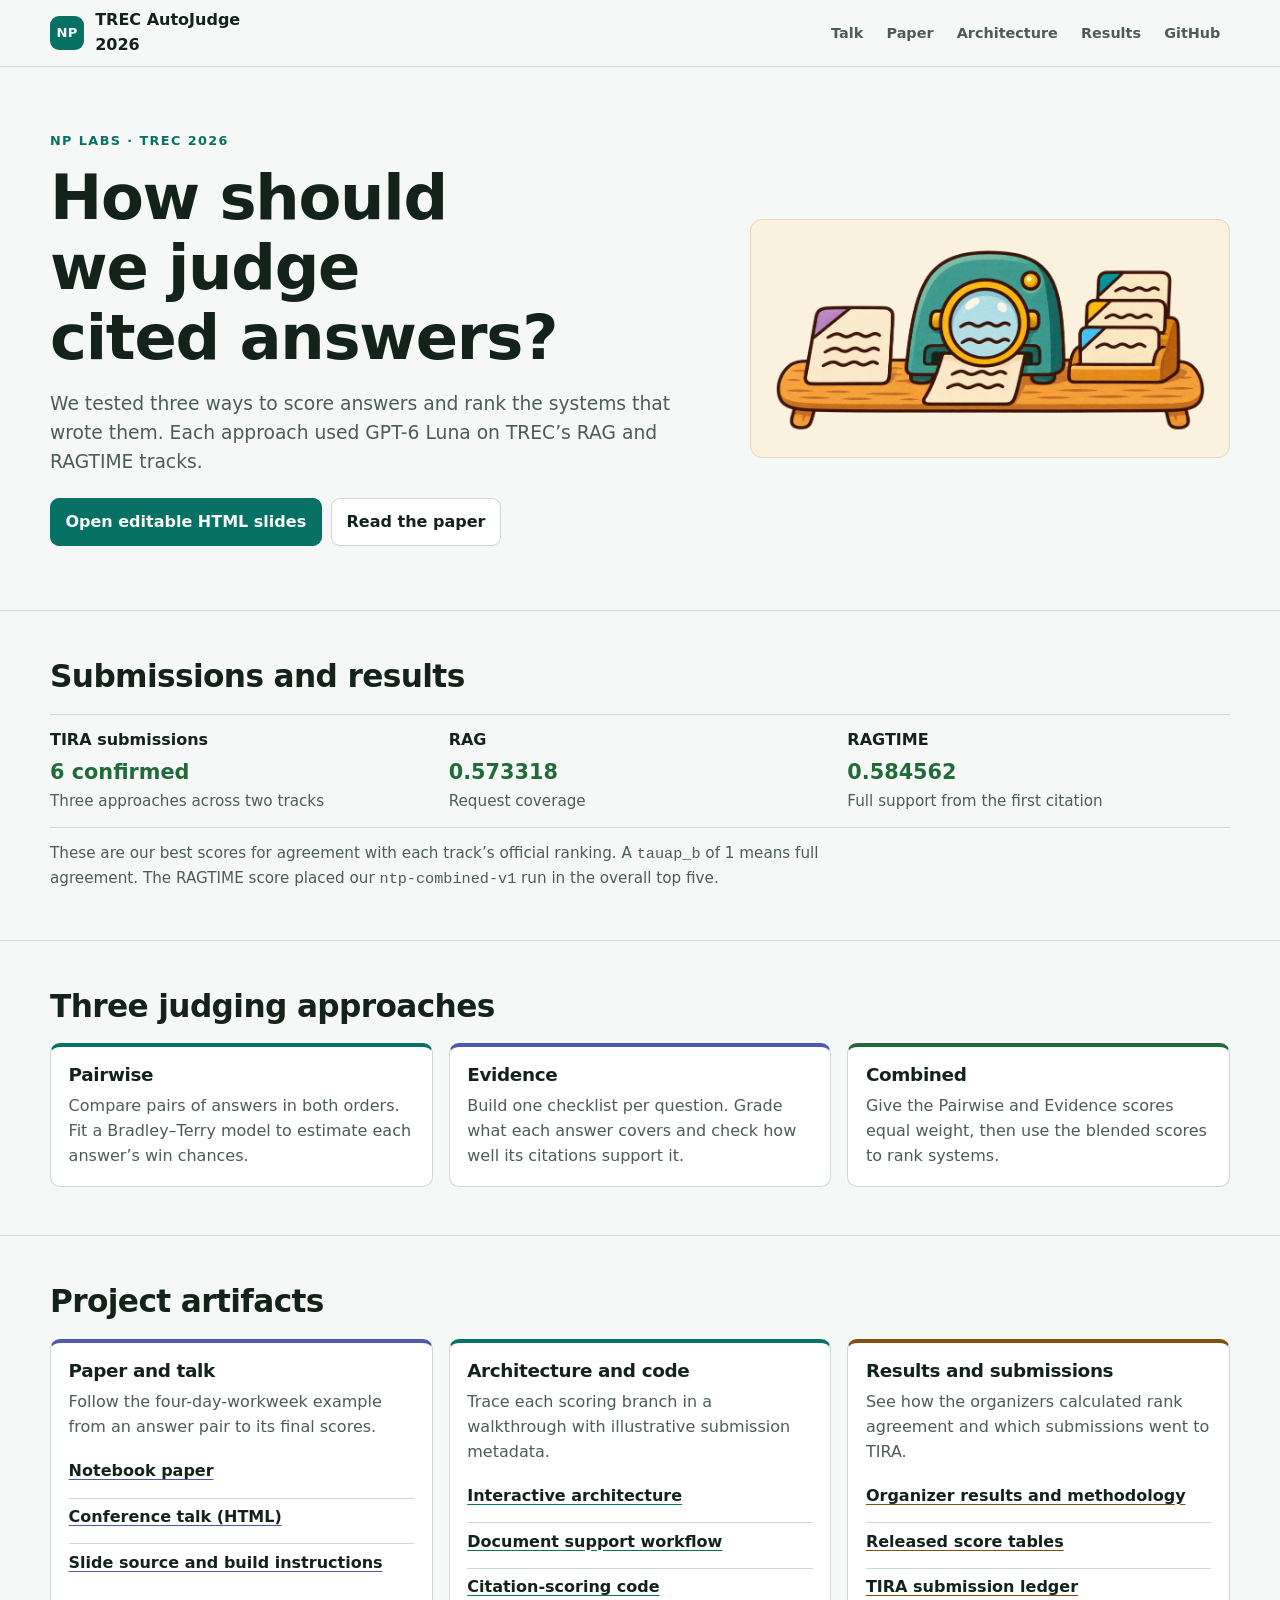
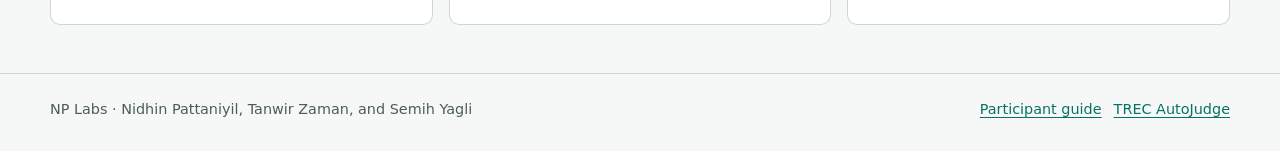
==== index.html @ 439b664a "Add AutoJudge project landing page" ====
<!doctype html>
<html lang="en">
<head>
  <meta charset="utf-8">
  <meta name="viewport" content="width=device-width, initial-scale=1">
  <meta name="description" content="NP Labs at TREC AutoJudge 2026. Open the editable HTML talk, read the notebook paper, and explore the judging methods and organizer results.">
  <title>TREC AutoJudge 2026 · NP Labs</title>
  <link rel="stylesheet" href="docs/assets/project-site.css">
</head>
<body id="top">
  <a class="skip-link" href="#main">Skip to content</a>
  <header class="topbar">
    <div class="shell topbar-inner">
      <a class="brand" href="#top">
        <span class="brand-mark" aria-hidden="true">NP</span>
        <span>TREC AutoJudge 2026</span>
      </a>
      <nav aria-label="Project navigation">
        <a href="docs/paper/slides/talk.html">Talk</a>
        <a href="docs/paper/autojudge2026.pdf">Paper</a>
        <a href="docs/submission-architecture.html">Architecture</a>
        <a href="#results">Results</a>
        <a href="https://github.com/npatta01/trec-auto-judge-2026">GitHub</a>
      </nav>
    </div>
  </header>

  <main id="main" tabindex="-1">
    <section class="hero" aria-labelledby="hero-title">
      <div class="shell hero-layout">
        <div>
          <p class="eyebrow">NP Labs · TREC 2026</p>
          <h1 id="hero-title">How should we judge cited answers?</h1>
          <p class="lede">We tested three ways to score answers and rank the systems that wrote them. Each approach used GPT-6 Luna on TREC’s RAG and RAGTIME tracks.</p>
          <div class="actions">
            <a class="button primary" href="docs/paper/slides/talk.html">Open editable HTML slides</a>
            <a class="button" href="docs/paper/autojudge2026.pdf">Read the paper</a>
          </div>
        </div>
        <img class="hero-art" src="docs/paper/slides/art/autojudge-cover.webp"
             width="1881" height="836" alt="An illustrated judging station examines an answer sheet beside a stack of ranked results.">
      </div>
    </section>

    <section class="section" id="results" aria-labelledby="results-title">
      <div class="shell">
        <h2 id="results-title">Submissions and results</h2>
        <dl class="facts">
          <div>
            <dt>TIRA submissions</dt>
            <dd><strong>6 confirmed</strong><span>Three approaches across two tracks</span></dd>
          </div>
          <div>
            <dt>RAG</dt>
            <dd><strong>0.573318</strong><span>Request coverage</span></dd>
          </div>
          <div>
            <dt>RAGTIME</dt>
            <dd><strong>0.584562</strong><span>Full support from the first citation</span></dd>
          </div>
        </dl>
        <p class="score-note">These are our best scores for agreement with each track’s official ranking. A <code>tauap_b</code> of 1 means full agreement. The RAGTIME score placed our <code>ntp-combined-v1</code> run in the overall top five.</p>
      </div>
    </section>

    <section class="section" aria-labelledby="methods-title">
      <div class="shell">
        <h2 id="methods-title">Three judging approaches</h2>
        <div class="card-grid">
          <article class="card">
            <h3>Pairwise</h3>
            <p>Compare pairs of answers in both orders. Fit a Bradley–Terry model to estimate each answer’s win chances.</p>
          </article>
          <article class="card indigo">
            <h3>Evidence</h3>
            <p>Build one checklist per question. Grade what each answer covers and check how well its citations support it.</p>
          </article>
          <article class="card green">
            <h3>Combined</h3>
            <p>Give the Pairwise and Evidence scores equal weight, then use the blended scores to rank systems.</p>
          </article>
        </div>
      </div>
    </section>

    <section class="section" id="artifacts" aria-labelledby="artifacts-title">
      <div class="shell">
        <h2 id="artifacts-title">Project artifacts</h2>
        <div class="card-grid">
          <article class="card indigo">
            <h3>Paper and talk</h3>
            <p>Follow the four-day-workweek example from an answer pair to its final scores.</p>
            <ul>
              <li><a href="docs/paper/autojudge2026.pdf">Notebook paper</a></li>
              <li><a href="docs/paper/slides/talk.html">Conference talk (HTML)</a></li>
              <li><a href="https://github.com/npatta01/trec-auto-judge-2026/tree/main/docs/paper/slides">Slide source and build instructions</a></li>
            </ul>
          </article>
          <article class="card">
            <h3>Architecture and code</h3>
            <p>Trace each scoring branch in a walkthrough with illustrative submission metadata.</p>
            <ul>
              <li><a href="docs/submission-architecture.html">Interactive architecture</a></li>
              <li><a href="https://github.com/npatta01/trec-auto-judge-2026/blob/main/docs/document-pipeline.md">Document support workflow</a></li>
              <li><a href="https://github.com/npatta01/trec-auto-judge-2026/tree/main/judges/generic">Citation-scoring code</a></li>
            </ul>
          </article>
          <article class="card amber">
            <h3>Results and submissions</h3>
            <p>See how the organizers calculated rank agreement and which submissions went to TIRA.</p>
            <ul>
              <li><a href="https://github.com/npatta01/trec-auto-judge-2026/blob/main/docs/organizer-results-2026-11-13.md">Organizer results and methodology</a></li>
              <li><a href="https://github.com/npatta01/trec-auto-judge-2026/tree/main/docs/organizer-results/2026-11-13">Released score tables</a></li>
              <li><a href="https://github.com/npatta01/trec-auto-judge-2026/blob/main/docs/submission-ledger.md">TIRA submission ledger</a></li>
            </ul>
          </article>
        </div>
      </div>
    </section>
  </main>

  <footer class="shell">
    <p>NP Labs · Nidhin Pattaniyil, Tanwir Zaman, and Semih Yagli</p>
    <nav aria-label="Project references">
      <a href="https://github.com/trec-auto-judge/.github/blob/main/profile/howto/README.md">Participant guide</a>
      <a href="https://trec-auto-judge.cs.unh.edu/">TREC AutoJudge</a>
    </nav>
  </footer>
</body>
</html>
---- docs/assets/project-site.css ----
:root {
  color-scheme: light dark;
  --bg: #f6f8f7;
  --panel: #fff;
  --ink: #13231c;
  --muted: #4b5d54;
  --line: #cdd8d1;
  --teal: #087166;
  --indigo: #5059ad;
  --green: #216b3a;
  --amber: #80510f;
  --art-bg: #fbf1df;
  --art-line: #e3d6bc;
  font-family: Inter, ui-sans-serif, system-ui, -apple-system, BlinkMacSystemFont, "Segoe UI", sans-serif;
}

@media (prefers-color-scheme: dark) {
  :root {
    --bg: #0d1411;
    --panel: #17211c;
    --ink: #f0f6f2;
    --muted: #bac7bf;
    --line: #2f3b35;
    --teal: #69d8ca;
    --indigo: #aab4ff;
    --green: #82dda0;
    --amber: #f0c46f;
    --art-bg: #efe1c5;
    --art-line: #49443c;
  }
}

* { box-sizing: border-box; }

html { scroll-padding-top: 76px; }

body {
  margin: 0;
  background: var(--bg);
  color: var(--ink);
  line-height: 1.55;
  overflow-wrap: anywhere;
}

a { color: var(--teal); text-underline-offset: .2em; }
a:focus-visible {
  border-radius: 4px;
  outline: 3px solid var(--amber);
  outline-offset: 4px;
}

.skip-link {
  position: absolute;
  z-index: 2;
  inset: .75rem auto auto .75rem;
  padding: .5rem .75rem;
  background: var(--panel);
  transform: translateY(calc(-100% - 1rem));
}
.skip-link:focus { transform: none; }

.shell {
  width: min(1180px, calc(100% - 2rem));
  margin-inline: auto;
}

.topbar {
  position: sticky;
  top: 0;
  z-index: 1;
  border-bottom: 1px solid var(--line);
  background: var(--bg);
}

.topbar-inner {
  display: flex;
  align-items: center;
  justify-content: space-between;
  gap: .75rem 1.25rem;
  min-height: 62px;
  padding-block: .5rem;
}

.brand {
  display: flex;
  align-items: center;
  gap: .7rem;
  color: var(--ink);
  font-weight: 780;
  text-decoration: none;
}

.brand-mark {
  display: grid;
  place-items: center;
  flex: 0 0 34px;
  height: 34px;
  border-radius: 9px;
  background: var(--teal);
  color: var(--bg);
  font-size: .82rem;
  letter-spacing: .02em;
}

.topbar nav, footer nav {
  display: flex;
  flex-wrap: wrap;
  gap: .25rem;
}

.topbar nav a {
  padding: .4rem .6rem;
  border-radius: 8px;
  color: var(--muted);
  font-size: .9rem;
  font-weight: 650;
  text-decoration: none;
}
.topbar nav a:hover {
  background: var(--panel);
  color: var(--ink);
}

.hero, .section {
  border-bottom: 1px solid var(--line);
  padding-block: clamp(2rem, 4vw, 3rem);
}
.hero { padding-block: clamp(2.5rem, 5vw, 4rem); }

.hero-layout {
  display: grid;
  grid-template-columns: minmax(0, 1.15fr) minmax(0, .85fr);
  align-items: center;
  gap: clamp(1.5rem, 4vw, 3.5rem);
}

.eyebrow {
  margin: 0 0 .8rem;
  color: var(--teal);
  font-size: .8rem;
  font-weight: 800;
  letter-spacing: .11em;
  text-transform: uppercase;
}

h1, h2, h3 {
  margin: 0;
  letter-spacing: -.02em;
  line-height: 1.12;
}
h1 {
  max-width: 18ch;
  font-size: clamp(2.25rem, 5vw, 3.9rem);
  font-weight: 820;
  text-wrap: balance;
}
h2 {
  font-size: clamp(1.45rem, 2.5vw, 1.95rem);
  font-weight: 800;
}
h3 { font-size: 1.15rem; }

.lede {
  max-width: 56ch;
  margin: 1rem 0 0;
  color: var(--muted);
  font-size: clamp(1rem, 1.5vw, 1.17rem);
}

.actions {
  display: flex;
  flex-wrap: wrap;
  gap: .6rem;
  margin-top: 1.4rem;
}

.button {
  display: inline-block;
  max-width: 100%;
  padding: .65rem .9rem;
  border: 1px solid var(--line);
  border-radius: 9px;
  background: var(--panel);
  color: var(--ink);
  font-weight: 700;
  text-decoration: none;
}
.button.primary {
  border-color: var(--teal);
  background: var(--teal);
  color: var(--bg);
}
.button:hover { text-decoration: underline; }

.hero-art {
  display: block;
  width: 100%;
  height: auto;
  padding: clamp(.65rem, 2vw, 1.4rem);
  border: 1px solid var(--art-line);
  border-radius: 12px;
  background: var(--art-bg);
}

.facts, .card-grid {
  display: grid;
  grid-template-columns: repeat(3, minmax(0, 1fr));
  gap: 1rem;
}

.facts {
  margin: 1.25rem 0 0;
  padding-block: .85rem;
  border-block: 1px solid var(--line);
}
.facts dt { font-weight: 700; }
.facts dd { margin: .2rem 0 0; }
.facts strong {
  display: block;
  color: var(--green);
  font-size: 1.3rem;
  font-variant-numeric: tabular-nums;
}
.facts span, .score-note, .card p, footer { color: var(--muted); }
.facts span, .score-note { font-size: .95rem; }
.score-note {
  max-width: 86ch;
  margin: .9rem 0 0;
}

.card-grid { margin-top: 1.25rem; }

.card {
  --accent: var(--teal);
  min-width: 0;
  padding: 1.1rem;
  border: 1px solid var(--line);
  border-top: 4px solid var(--accent);
  border-radius: 10px;
  background: var(--panel);
}
.card.indigo { --accent: var(--indigo); }
.card.green { --accent: var(--green); }
.card.amber { --accent: var(--amber); }
.card p { margin: .55rem 0 0; }
.card ul {
  padding: 0;
  margin: .8rem 0 0;
  list-style: none;
}
.card li + li {
  border-top: 1px solid var(--line);
  margin-top: .45rem;
}
.card li a {
  display: block;
  padding: .4rem 0;
  color: var(--ink);
  font-weight: 700;
  text-decoration-color: var(--accent);
}
.card li a:hover { color: var(--accent); }

footer {
  display: flex;
  flex-wrap: wrap;
  justify-content: space-between;
  gap: .75rem 1.25rem;
  padding-block: 1.5rem 2rem;
  font-size: .9rem;
}
footer p { margin: 0; }
footer nav { gap: .75rem; }

@media (max-width: 860px) {
  .hero-layout { grid-template-columns: minmax(0, 1fr); }
  .hero-art { max-width: 34rem; }
}

@media (max-width: 640px) {
  html { scroll-padding-top: .75rem; }
  .topbar { position: static; }
  .topbar-inner {
    flex-direction: column;
    align-items: flex-start;
  }
  .topbar nav { margin-left: -.4rem; }
  .topbar nav a { padding-inline: .4rem; }
  .facts, .card-grid { grid-template-columns: minmax(0, 1fr); }
  .facts > div + div {
    padding-top: .75rem;
    border-top: 1px solid var(--line);
  }
}
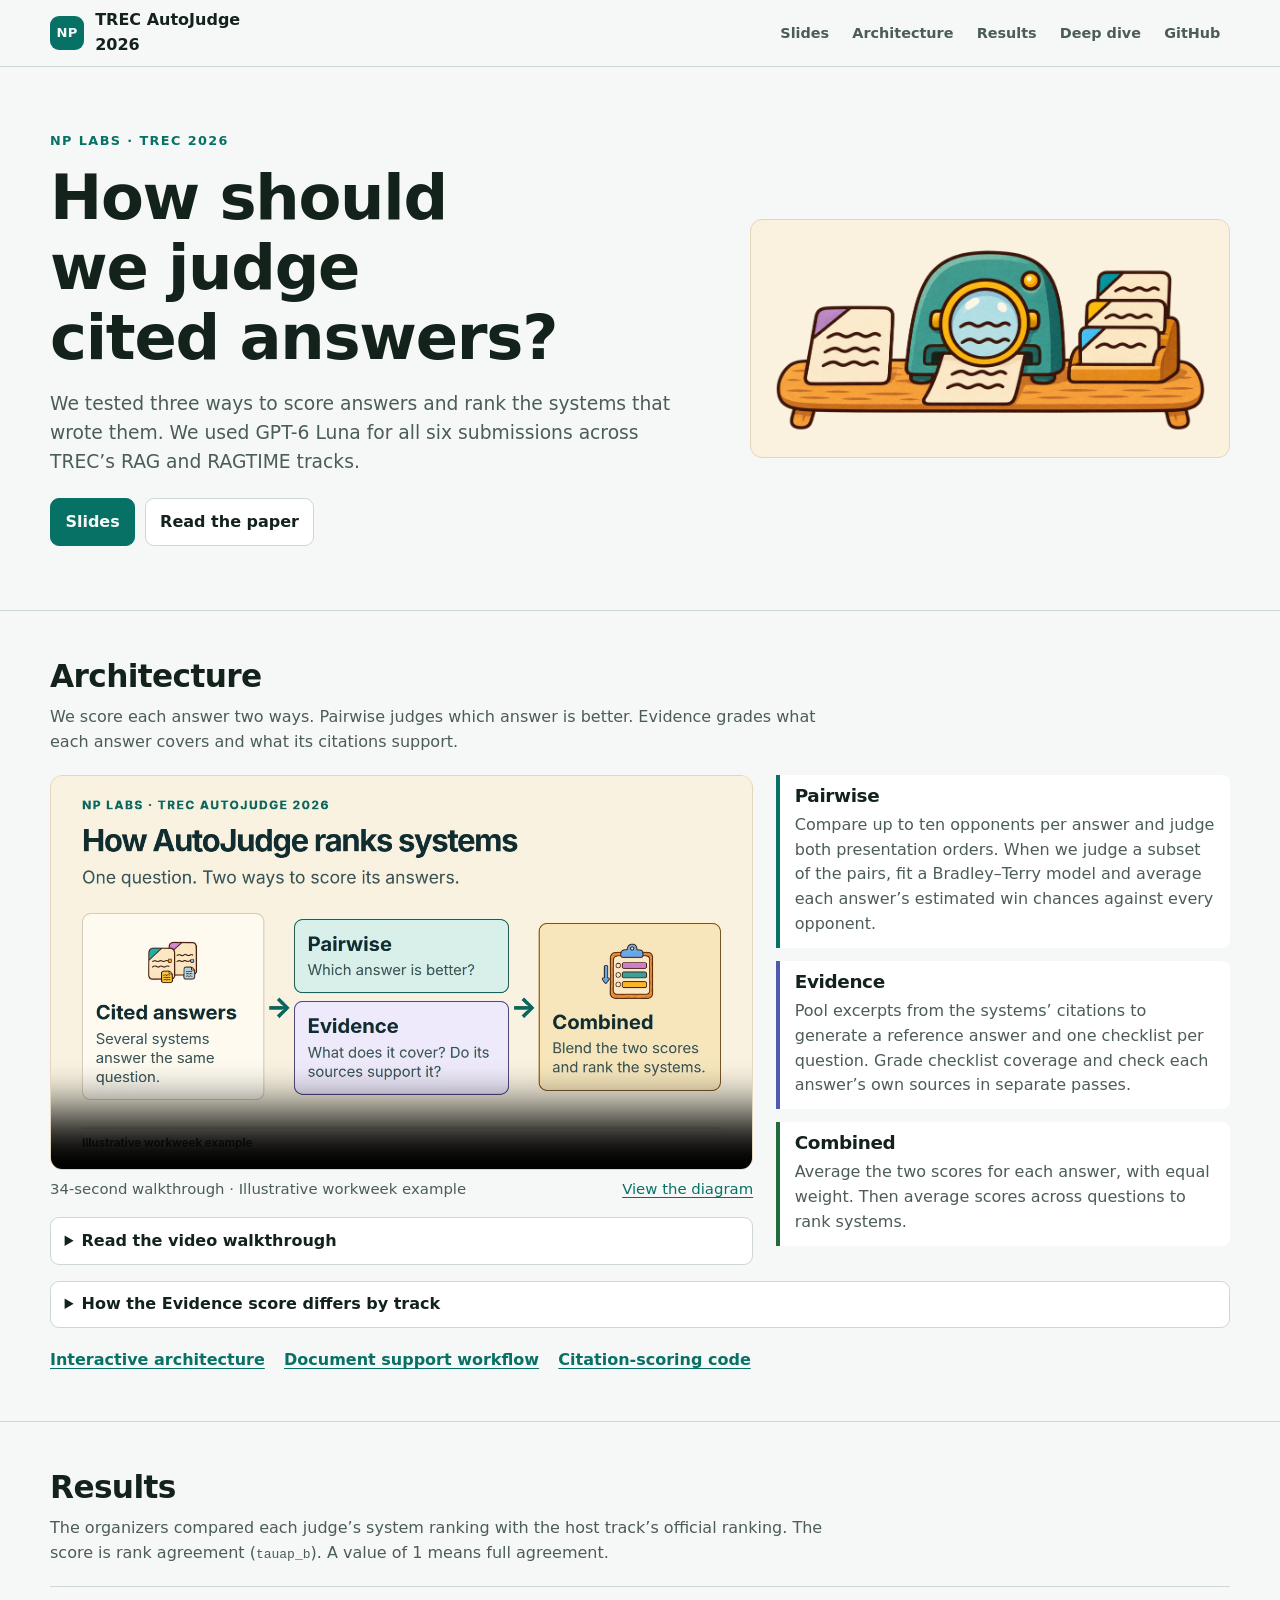
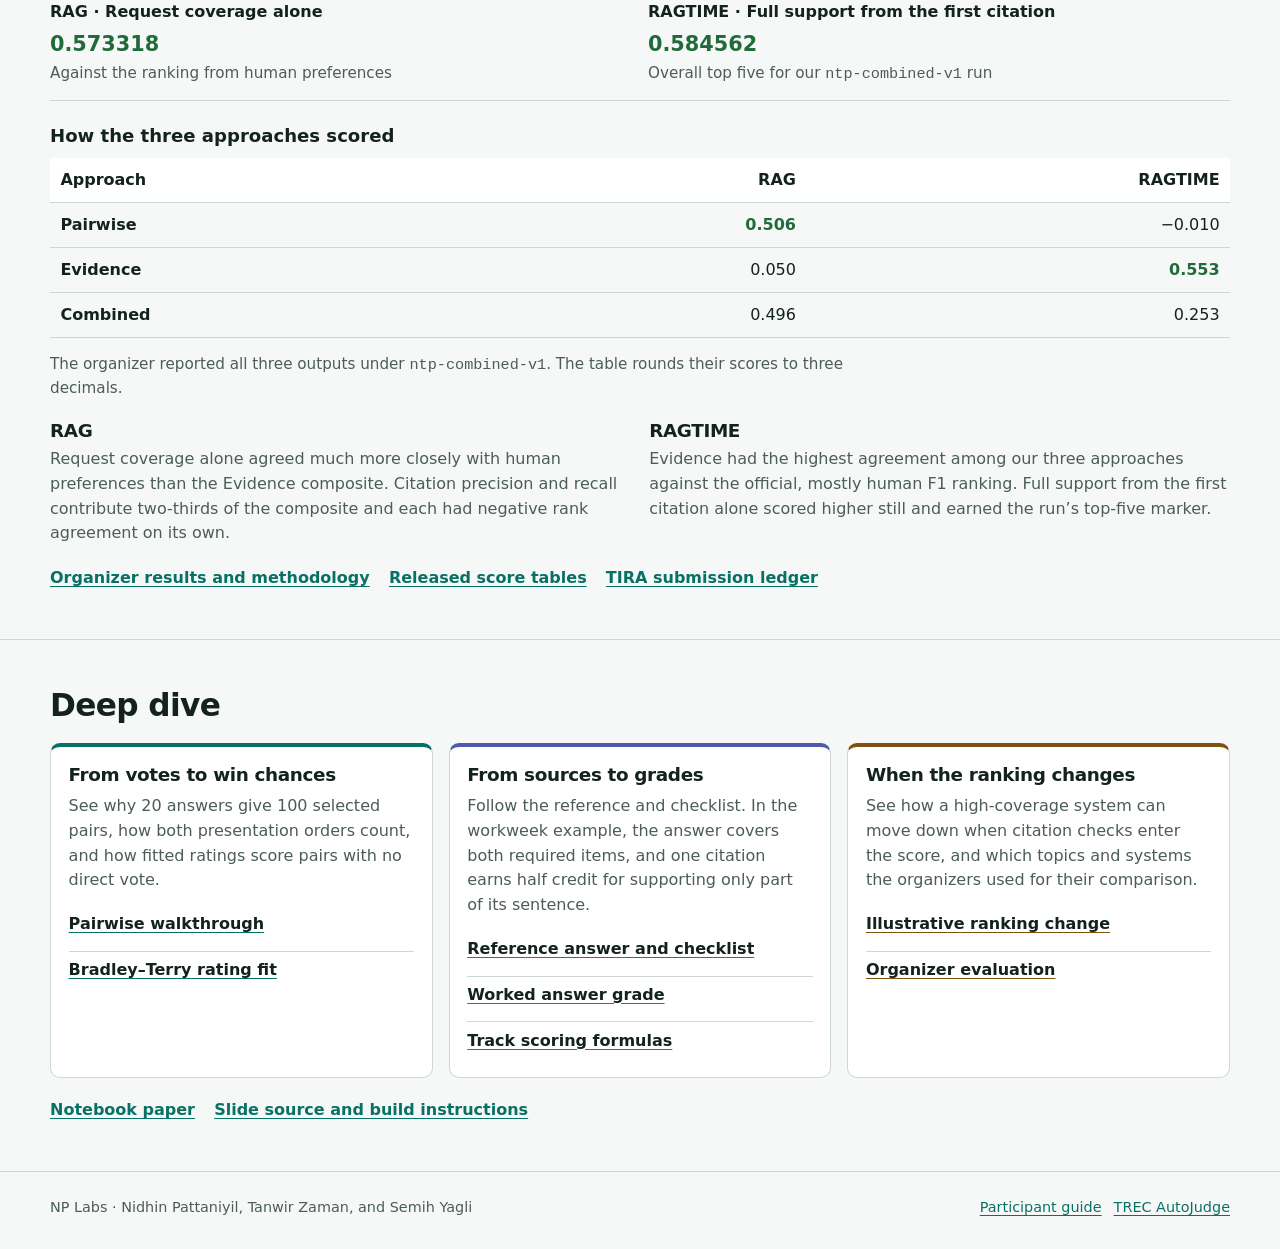
==== commit db78ceb0: "Explain AutoJudge methods and results on the project site" ====
--- a/index.html
+++ b/index.html
@@ -3,7 +3,7 @@
 <head>
   <meta charset="utf-8">
   <meta name="viewport" content="width=device-width, initial-scale=1">
-  <meta name="description" content="NP Labs at TREC AutoJudge 2026. Open the editable HTML talk, read the notebook paper, and explore the judging methods and organizer results.">
+  <meta name="description" content="NP Labs at TREC AutoJudge 2026. Watch the judging walkthrough, explore the architecture, and see how the methods scored on RAG and RAGTIME.">
   <title>TREC AutoJudge 2026 · NP Labs</title>
   <link rel="stylesheet" href="docs/assets/project-site.css">
 </head>
@@ -16,10 +16,10 @@
         <span>TREC AutoJudge 2026</span>
       </a>
       <nav aria-label="Project navigation">
-        <a href="docs/paper/slides/talk.html">Talk</a>
-        <a href="docs/paper/autojudge2026.pdf">Paper</a>
-        <a href="docs/submission-architecture.html">Architecture</a>
+        <a href="docs/paper/slides/talk.html">Slides</a>
+        <a href="#architecture">Architecture</a>
         <a href="#results">Results</a>
+        <a href="#deep-dive">Deep dive</a>
         <a href="https://github.com/npatta01/trec-auto-judge-2026">GitHub</a>
       </nav>
     </div>
@@ -31,9 +31,9 @@
         <div>
           <p class="eyebrow">NP Labs · TREC 2026</p>
           <h1 id="hero-title">How should we judge cited answers?</h1>
-          <p class="lede">We tested three ways to score answers and rank the systems that wrote them. Each approach used GPT-6 Luna on TREC’s RAG and RAGTIME tracks.</p>
+          <p class="lede">We tested three ways to score answers and rank the systems that wrote them. We used GPT-6 Luna for all six submissions across TREC’s RAG and RAGTIME tracks.</p>
           <div class="actions">
-            <a class="button primary" href="docs/paper/slides/talk.html">Open editable HTML slides</a>
+            <a class="button primary" href="docs/paper/slides/talk.html">Slides</a>
             <a class="button" href="docs/paper/autojudge2026.pdf">Read the paper</a>
           </div>
         </div>
@@ -42,79 +42,140 @@
       </div>
     </section>
 
-    <section class="section" id="results" aria-labelledby="results-title">
+    <section class="section" id="architecture" aria-labelledby="architecture-title">
       <div class="shell">
-        <h2 id="results-title">Submissions and results</h2>
-        <dl class="facts">
-          <div>
-            <dt>TIRA submissions</dt>
-            <dd><strong>6 confirmed</strong><span>Three approaches across two tracks</span></dd>
+        <h2 id="architecture-title">Architecture</h2>
+        <p class="section-intro">We score each answer two ways. Pairwise judges which answer is better. Evidence grades what each answer covers and what its citations support.</p>
+        <div class="architecture-layout">
+          <figure class="approach-video">
+            <video controls playsinline preload="none" width="1280" height="720"
+                   poster="docs/assets/autojudge-approach-poster.jpg"
+                   aria-label="How AutoJudge ranks systems" aria-describedby="video-caption">
+              <source src="docs/assets/autojudge-approach.mp4" type="video/mp4">
+            </video>
+            <figcaption id="video-caption">
+              <span>34-second walkthrough · Illustrative workweek example</span>
+              <a href="docs/assets/autojudge-approach-poster.jpg">View the diagram</a>
+            </figcaption>
+            <details class="section-details">
+              <summary>Read the video walkthrough</summary>
+              <ol>
+                <li>Given several cited answers to a question, Pairwise compares answers in both orders. In the example, one win and one tie give Answer A 0.75 credit against B. Bradley–Terry fits ratings from the judged pairs.</li>
+                <li>Evidence checks two required items, hours and wellbeing. Answer A covers both. One citation fully supports the hours, and the other supports reduced stress but leaves the profit claim unverified. Their support credits average to 0.75.</li>
+                <li>Combined averages the Pairwise and Evidence scores for each answer. Averaging across questions gives each system a score. The organizers compare the resulting ranking with the official ranking.</li>
+              </ol>
+            </details>
+          </figure>
+          <div class="method-details">
+            <article class="method-detail">
+              <h3>Pairwise</h3>
+              <p>Compare up to ten opponents per answer and judge both presentation orders. When we judge a subset of the pairs, fit a Bradley–Terry model and average each answer’s estimated win chances against every opponent.</p>
+            </article>
+            <article class="method-detail indigo">
+              <h3>Evidence</h3>
+              <p>Pool excerpts from the systems’ citations to generate a reference answer and one checklist per question. Grade checklist coverage and check each answer’s own sources in separate passes.</p>
+            </article>
+            <article class="method-detail green">
+              <h3>Combined</h3>
+              <p>Average the two scores for each answer, with equal weight. Then average scores across questions to rank systems.</p>
+            </article>
           </div>
-          <div>
-            <dt>RAG</dt>
-            <dd><strong>0.573318</strong><span>Request coverage</span></dd>
-          </div>
-          <div>
-            <dt>RAGTIME</dt>
-            <dd><strong>0.584562</strong><span>Full support from the first citation</span></dd>
-          </div>
-        </dl>
-        <p class="score-note">These are our best scores for agreement with each track’s official ranking. A <code>tauap_b</code> of 1 means full agreement. The RAGTIME score placed our <code>ntp-combined-v1</code> run in the overall top five.</p>
+        </div>
+        <details class="section-details">
+          <summary>How the Evidence score differs by track</summary>
+          <dl class="track-details">
+            <div><dt>RAG</dt><dd>Average request coverage, citation precision, and citation recall.</dd></div>
+            <div><dt>RAGTIME</dt><dd>Average grounded factual coverage and partial-credit support from each segment’s first citation.</dd></div>
+          </dl>
+        </details>
+        <ul class="section-links">
+          <li><a href="docs/submission-architecture.html">Interactive architecture</a></li>
+          <li><a href="https://github.com/npatta01/trec-auto-judge-2026/blob/main/docs/document-pipeline.md">Document support workflow</a></li>
+          <li><a href="https://github.com/npatta01/trec-auto-judge-2026/tree/main/judges/generic">Citation-scoring code</a></li>
+        </ul>
       </div>
     </section>
 
-    <section class="section" aria-labelledby="methods-title">
+    <section class="section" id="results" aria-labelledby="results-title">
       <div class="shell">
-        <h2 id="methods-title">Three judging approaches</h2>
-        <div class="card-grid">
-          <article class="card">
-            <h3>Pairwise</h3>
-            <p>Compare pairs of answers in both orders. Fit a Bradley–Terry model to estimate each answer’s win chances.</p>
-          </article>
-          <article class="card indigo">
-            <h3>Evidence</h3>
-            <p>Build one checklist per question. Grade what each answer covers and check how well its citations support it.</p>
-          </article>
-          <article class="card green">
-            <h3>Combined</h3>
-            <p>Give the Pairwise and Evidence scores equal weight, then use the blended scores to rank systems.</p>
-          </article>
+        <h2 id="results-title">Results</h2>
+        <p class="section-intro">The organizers compared each judge’s system ranking with the host track’s official ranking. The score is rank agreement (<code>tauap_b</code>). A value of 1 means full agreement.</p>
+        <dl class="facts" aria-label="Our best organizer scores">
+          <div>
+            <dt>RAG · Request coverage alone</dt>
+            <dd><strong>0.573318</strong><span>Against the ranking from human preferences</span></dd>
+          </div>
+          <div>
+            <dt>RAGTIME · Full support from the first citation</dt>
+            <dd><strong>0.584562</strong><span>Overall top five for our <code>ntp-combined-v1</code> run</span></dd>
+          </div>
+        </dl>
+        <div class="score-table" tabindex="0" role="region" aria-label="Approach scores by track">
+          <table>
+            <caption>How the three approaches scored</caption>
+            <thead>
+              <tr><th scope="col">Approach</th><th scope="col">RAG</th><th scope="col">RAGTIME</th></tr>
+            </thead>
+            <tbody>
+              <tr><th scope="row">Pairwise</th><td><strong>0.506</strong></td><td>−0.010</td></tr>
+              <tr><th scope="row">Evidence</th><td>0.050</td><td><strong>0.553</strong></td></tr>
+              <tr><th scope="row">Combined</th><td>0.496</td><td>0.253</td></tr>
+            </tbody>
+          </table>
         </div>
+        <p class="score-note">The organizer reported all three outputs under <code>ntp-combined-v1</code>. The table rounds their scores to three decimals.</p>
+        <div class="track-details">
+          <div>
+            <h3>RAG</h3>
+            <p>Request coverage alone agreed much more closely with human preferences than the Evidence composite. Citation precision and recall contribute two-thirds of the composite and each had negative rank agreement on its own.</p>
+          </div>
+          <div>
+            <h3>RAGTIME</h3>
+            <p>Evidence had the highest agreement among our three approaches against the official, mostly human F1 ranking. Full support from the first citation alone scored higher still and earned the run’s top-five marker.</p>
+          </div>
+        </div>
+        <ul class="section-links">
+          <li><a href="https://github.com/npatta01/trec-auto-judge-2026/blob/main/docs/organizer-results-2026-11-13.md">Organizer results and methodology</a></li>
+          <li><a href="https://github.com/npatta01/trec-auto-judge-2026/tree/main/docs/organizer-results/2026-11-13">Released score tables</a></li>
+          <li><a href="https://github.com/npatta01/trec-auto-judge-2026/blob/main/docs/submission-ledger.md">TIRA submission ledger</a></li>
+        </ul>
       </div>
     </section>
 
-    <section class="section" id="artifacts" aria-labelledby="artifacts-title">
+    <section class="section" id="deep-dive" aria-labelledby="deep-dive-title">
       <div class="shell">
-        <h2 id="artifacts-title">Project artifacts</h2>
+        <h2 id="deep-dive-title">Deep dive</h2>
         <div class="card-grid">
-          <article class="card indigo">
-            <h3>Paper and talk</h3>
-            <p>Follow the four-day-workweek example from an answer pair to its final scores.</p>
+          <article class="card">
+            <h3>From votes to win chances</h3>
+            <p>See why 20 answers give 100 selected pairs, how both presentation orders count, and how fitted ratings score pairs with no direct vote.</p>
             <ul>
-              <li><a href="docs/paper/autojudge2026.pdf">Notebook paper</a></li>
-              <li><a href="docs/paper/slides/talk.html">Conference talk (HTML)</a></li>
-              <li><a href="https://github.com/npatta01/trec-auto-judge-2026/tree/main/docs/paper/slides">Slide source and build instructions</a></li>
+              <li><a href="docs/paper/slides/talk.html#/pairwise-overview">Pairwise walkthrough</a></li>
+              <li><a href="docs/paper/slides/talk.html#/bradley-terry">Bradley–Terry rating fit</a></li>
             </ul>
           </article>
-          <article class="card">
-            <h3>Architecture and code</h3>
-            <p>Trace each scoring branch in a walkthrough with illustrative submission metadata.</p>
+          <article class="card indigo">
+            <h3>From sources to grades</h3>
+            <p>Follow the reference and checklist. In the workweek example, the answer covers both required items, and one citation earns half credit for supporting only part of its sentence.</p>
             <ul>
-              <li><a href="docs/submission-architecture.html">Interactive architecture</a></li>
-              <li><a href="https://github.com/npatta01/trec-auto-judge-2026/blob/main/docs/document-pipeline.md">Document support workflow</a></li>
-              <li><a href="https://github.com/npatta01/trec-auto-judge-2026/tree/main/judges/generic">Citation-scoring code</a></li>
+              <li><a href="docs/paper/slides/talk.html#/coverage">Reference answer and checklist</a></li>
+              <li><a href="docs/paper/slides/talk.html#/answer-grade">Worked answer grade</a></li>
+              <li><a href="docs/paper/slides/talk.html#/track-scores">Track scoring formulas</a></li>
             </ul>
           </article>
           <article class="card amber">
-            <h3>Results and submissions</h3>
-            <p>See how the organizers calculated rank agreement and which submissions went to TIRA.</p>
+            <h3>When the ranking changes</h3>
+            <p>See how a high-coverage system can move down when citation checks enter the score, and which topics and systems the organizers used for their comparison.</p>
             <ul>
-              <li><a href="https://github.com/npatta01/trec-auto-judge-2026/blob/main/docs/organizer-results-2026-11-13.md">Organizer results and methodology</a></li>
-              <li><a href="https://github.com/npatta01/trec-auto-judge-2026/tree/main/docs/organizer-results/2026-11-13">Released score tables</a></li>
-              <li><a href="https://github.com/npatta01/trec-auto-judge-2026/blob/main/docs/submission-ledger.md">TIRA submission ledger</a></li>
+              <li><a href="docs/paper/slides/talk.html#/approach-results">Illustrative ranking change</a></li>
+              <li><a href="docs/paper/slides/talk.html#/meta-evaluation">Organizer evaluation</a></li>
             </ul>
           </article>
         </div>
+        <ul class="section-links">
+          <li><a href="docs/paper/autojudge2026.pdf">Notebook paper</a></li>
+          <li><a href="https://github.com/npatta01/trec-auto-judge-2026/tree/main/docs/paper/slides">Slide source and build instructions</a></li>
+        </ul>
       </div>
     </section>
   </main>
--- a/docs/assets/project-site.css
+++ b/docs/assets/project-site.css
@@ -207,6 +207,7 @@
   grid-template-columns: repeat(3, minmax(0, 1fr));
   gap: 1rem;
 }
+.facts { grid-template-columns: repeat(2, minmax(0, 1fr)); }
 
 .facts {
   margin: 1.25rem 0 0;
@@ -228,6 +229,122 @@
   margin: .9rem 0 0;
 }
 
+.section-intro {
+  max-width: 76ch;
+  margin: .7rem 0 0;
+  color: var(--muted);
+}
+
+.architecture-layout {
+  display: grid;
+  grid-template-columns: minmax(0, 1.55fr) minmax(0, 1fr);
+  gap: 1.45rem;
+  align-items: start;
+  margin-top: 1.25rem;
+}
+
+.approach-video { margin: 0; }
+.approach-video video {
+  display: block;
+  width: 100%;
+  height: auto;
+  aspect-ratio: 16 / 9;
+  border: 1px solid var(--art-line);
+  border-radius: 12px;
+  background: var(--art-bg);
+}
+
+.approach-video figcaption {
+  display: flex;
+  flex-wrap: wrap;
+  justify-content: space-between;
+  gap: .25rem .85rem;
+  margin-top: .5rem;
+  color: var(--muted);
+  font-size: .93rem;
+}
+
+.method-details {
+  display: grid;
+  gap: .8rem;
+}
+.method-detail {
+  padding: .7rem .9rem;
+  border-left: 4px solid var(--teal);
+  border-radius: 0 8px 8px 0;
+  background: var(--panel);
+}
+.method-detail.indigo { border-color: var(--indigo); }
+.method-detail.green { border-color: var(--green); }
+.method-detail p { margin: .4rem 0 0; color: var(--muted); }
+
+.section-details {
+  margin-top: 1rem;
+  border: 1px solid var(--line);
+  border-radius: 9px;
+  background: var(--panel);
+}
+.section-details summary {
+  padding: .65rem .85rem;
+  cursor: pointer;
+  font-weight: 700;
+}
+.section-details summary:focus-visible, .score-table:focus-visible {
+  outline: 3px solid var(--amber);
+  outline-offset: 4px;
+}
+.section-details ol {
+  margin: 0 0 .8rem 1.5rem;
+  padding: 0 1rem 0 1rem;
+  color: var(--muted);
+}
+.section-details li + li { margin-top: .55rem; }
+.section-details .track-details { margin: 0; padding: 0 .85rem .85rem; }
+
+.track-details {
+  display: grid;
+  grid-template-columns: repeat(2, minmax(0, 1fr));
+  gap: 1.15rem;
+  margin-top: 1.25rem;
+}
+.track-details dt { font-weight: 700; }
+.track-details dd, .track-details p { margin: .35rem 0 0; color: var(--muted); }
+
+.section-links {
+  display: flex;
+  flex-wrap: wrap;
+  gap: .45rem 1.2rem;
+  margin: 1.25rem 0 0;
+  padding: 0;
+  list-style: none;
+  font-weight: 650;
+}
+
+.score-table {
+  margin-top: 1.35rem;
+  overflow-x: auto;
+}
+.score-table table {
+  width: 100%;
+  min-width: 15rem;
+  border-collapse: collapse;
+  font-variant-numeric: tabular-nums;
+}
+.score-table caption {
+  padding-bottom: .5rem;
+  text-align: left;
+  font-weight: 780;
+  font-size: 1.13rem;
+}
+.score-table th, .score-table td {
+  padding: .6rem .65rem;
+  border-bottom: 1px solid var(--line);
+  text-align: right;
+}
+.score-table th:first-child { text-align: left; }
+.score-table thead { background: var(--panel); }
+.score-table td strong { color: var(--green); }
+
 .card-grid { margin-top: 1.25rem; }
 
 .card {
@@ -240,7 +357,6 @@
   background: var(--panel);
 }
 .card.indigo { --accent: var(--indigo); }
-.card.green { --accent: var(--green); }
 .card.amber { --accent: var(--amber); }
 .card p { margin: .55rem 0 0; }
 .card ul {
@@ -273,7 +389,7 @@
 footer nav { gap: .75rem; }
 
 @media (max-width: 860px) {
-  .hero-layout { grid-template-columns: minmax(0, 1fr); }
+  .hero-layout, .architecture-layout { grid-template-columns: minmax(0, 1fr); }
   .hero-art { max-width: 34rem; }
 }
 
@@ -286,7 +402,7 @@
   }
   .topbar nav { margin-left: -.4rem; }
   .topbar nav a { padding-inline: .4rem; }
-  .facts, .card-grid { grid-template-columns: minmax(0, 1fr); }
+  .facts, .card-grid, .track-details { grid-template-columns: minmax(0, 1fr); }
   .facts > div + div {
     padding-top: .75rem;
     border-top: 1px solid var(--line);
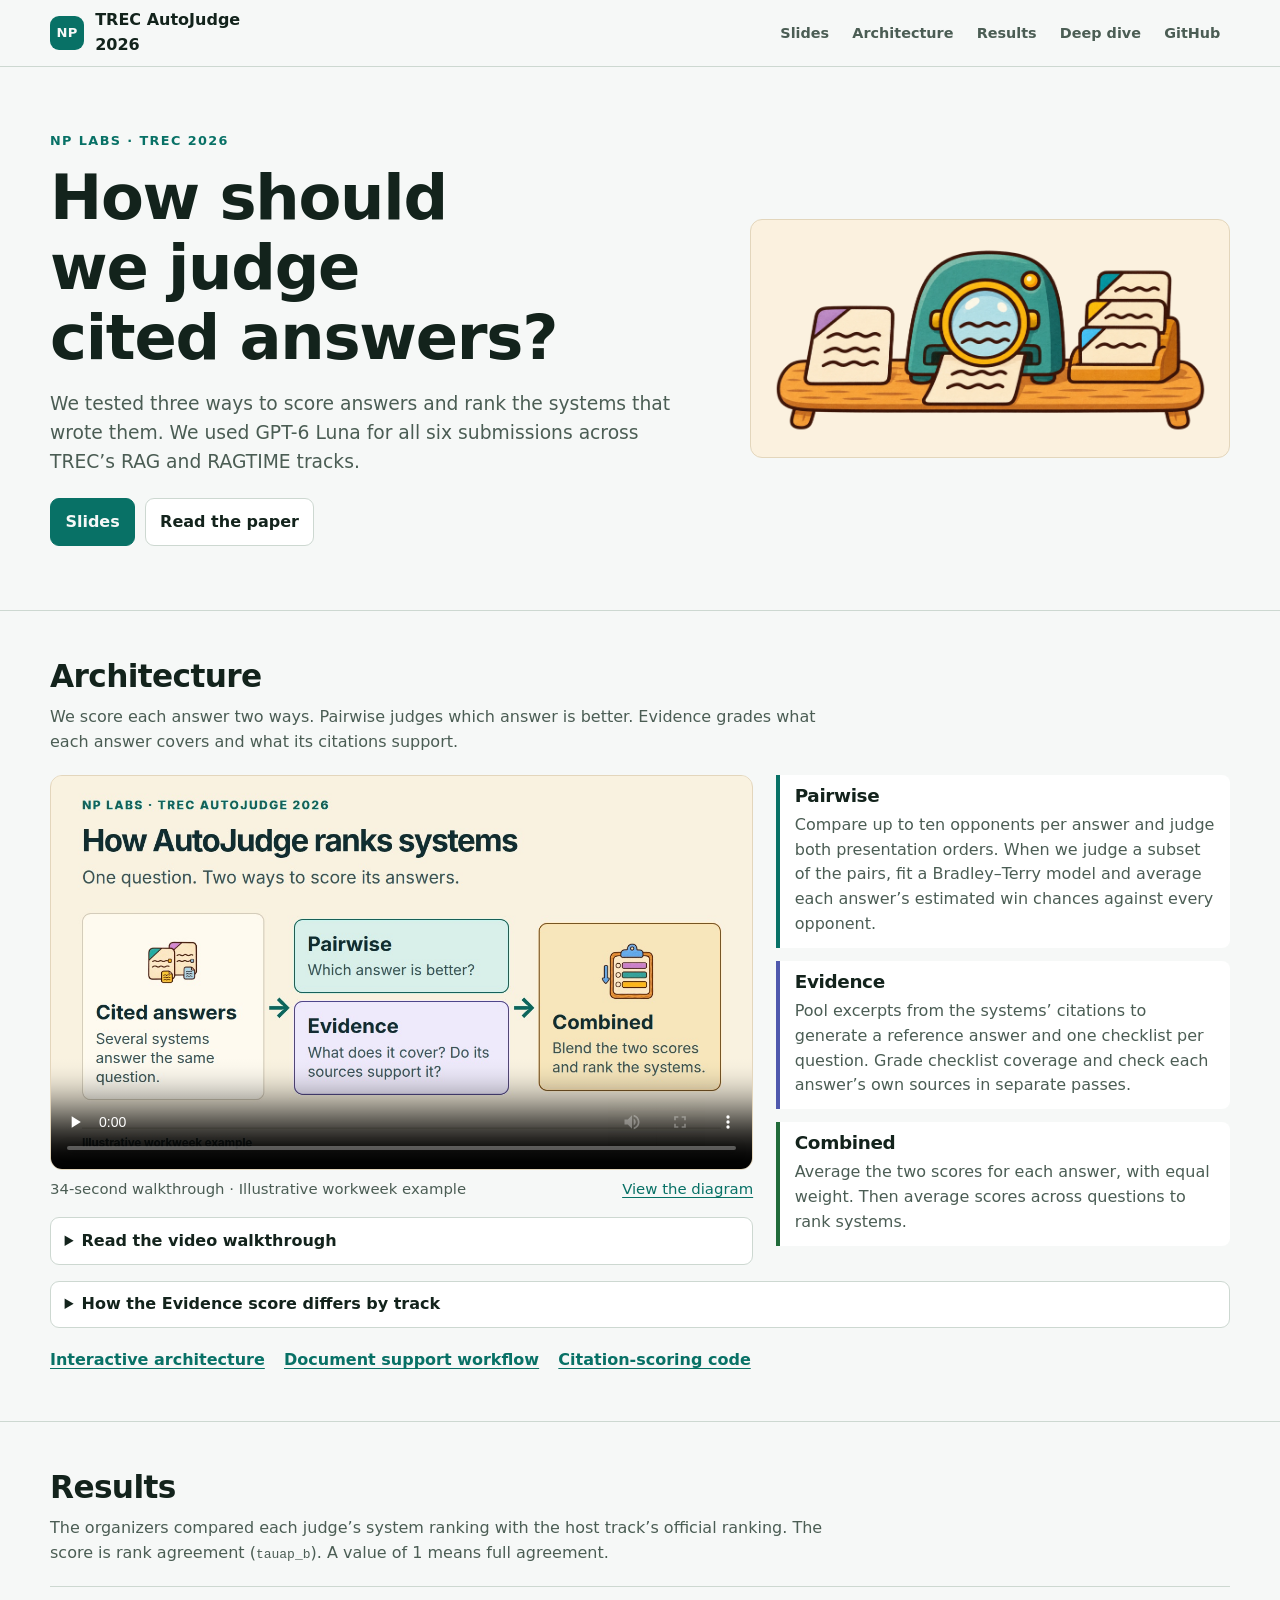
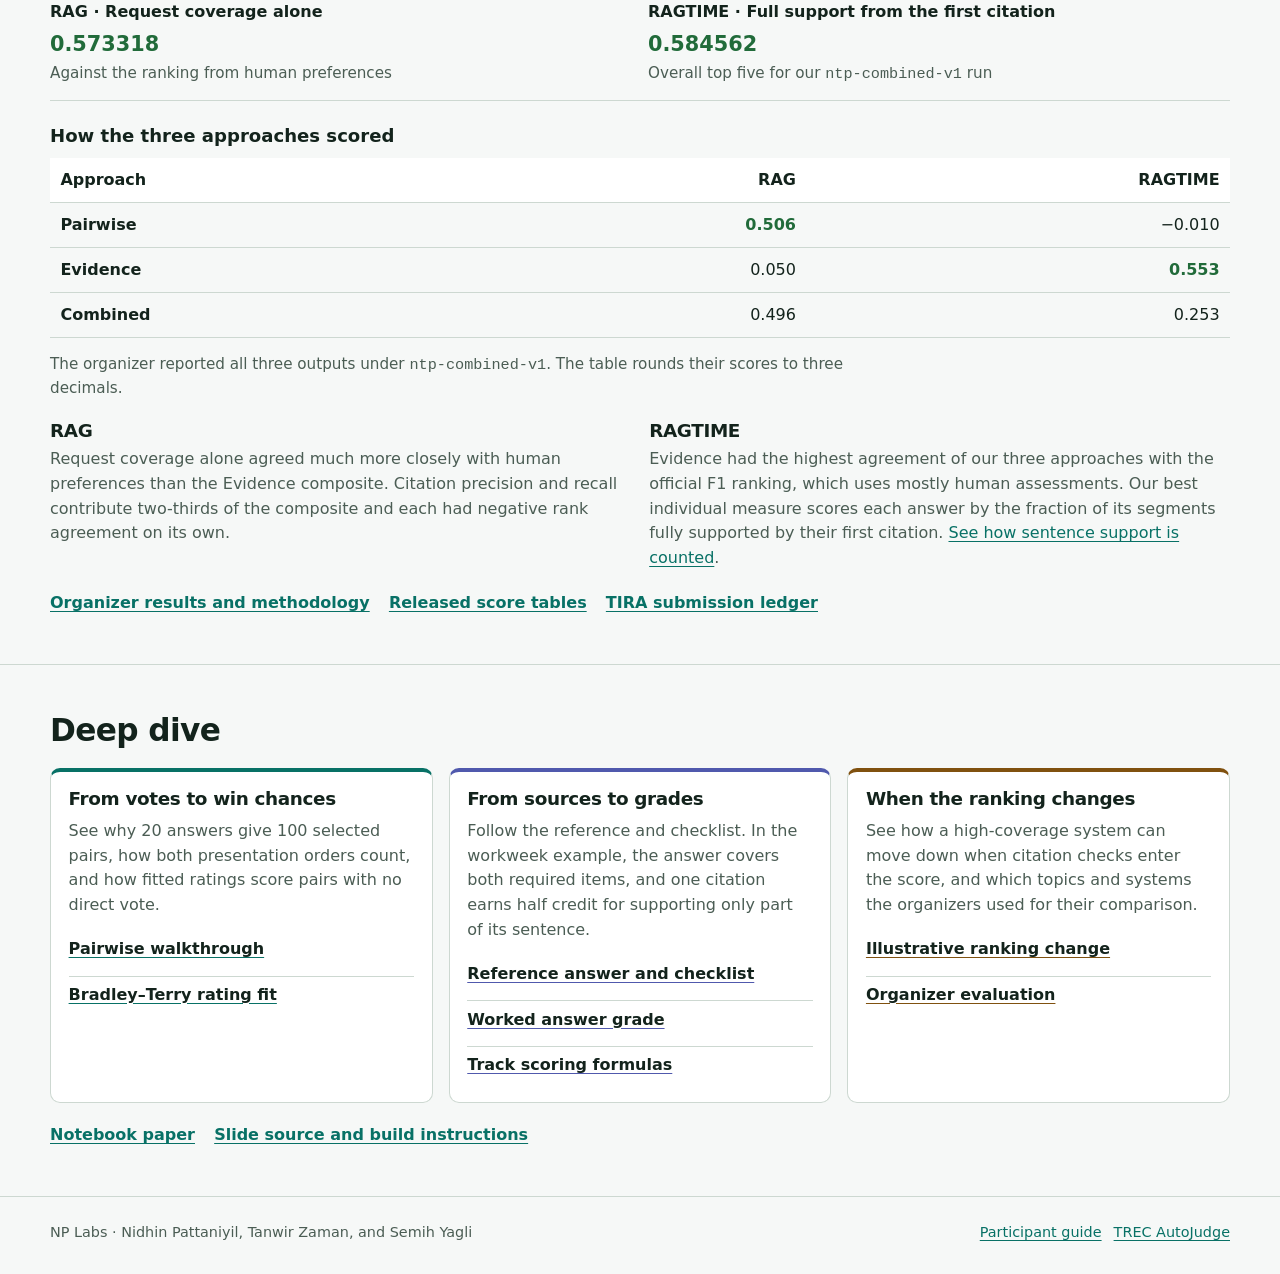
==== commit bfc70a17: "Clarify AutoJudge results and media build instructions" ====
--- a/index.html
+++ b/index.html
@@ -47,16 +47,18 @@
         <h2 id="architecture-title">Architecture</h2>
         <p class="section-intro">We score each answer two ways. Pairwise judges which answer is better. Evidence grades what each answer covers and what its citations support.</p>
         <div class="architecture-layout">
-          <figure class="approach-video">
-            <video controls playsinline preload="none" width="1280" height="720"
-                   poster="docs/assets/autojudge-approach-poster.jpg"
-                   aria-label="How AutoJudge ranks systems" aria-describedby="video-caption">
-              <source src="docs/assets/autojudge-approach.mp4" type="video/mp4">
-            </video>
-            <figcaption id="video-caption">
-              <span>34-second walkthrough · Illustrative workweek example</span>
-              <a href="docs/assets/autojudge-approach-poster.jpg">View the diagram</a>
-            </figcaption>
+          <div class="approach-video">
+            <figure>
+              <video controls playsinline preload="none" width="1280" height="720"
+                     poster="docs/assets/autojudge-approach-poster.jpg"
+                     aria-label="How AutoJudge ranks systems" aria-describedby="video-caption">
+                <source src="docs/assets/autojudge-approach.mp4" type="video/mp4">
+              </video>
+              <figcaption id="video-caption">
+                <span>34-second walkthrough · Illustrative workweek example</span>
+                <a href="docs/assets/autojudge-approach-poster.jpg">View the diagram</a>
+              </figcaption>
+            </figure>
             <details class="section-details">
               <summary>Read the video walkthrough</summary>
               <ol>
@@ -65,7 +67,7 @@
                 <li>Combined averages the Pairwise and Evidence scores for each answer. Averaging across questions gives each system a score. The organizers compare the resulting ranking with the official ranking.</li>
               </ol>
             </details>
-          </figure>
+          </div>
           <div class="method-details">
             <article class="method-detail">
               <h3>Pairwise</h3>
@@ -131,7 +133,7 @@
           </div>
           <div>
             <h3>RAGTIME</h3>
-            <p>Evidence had the highest agreement among our three approaches against the official, mostly human F1 ranking. Full support from the first citation alone scored higher still and earned the run’s top-five marker.</p>
+            <p>Evidence had the highest agreement of our three approaches with the official F1 ranking, which uses mostly human assessments. Our best individual measure scores each answer by the fraction of its segments fully supported by their first citation. <a href="docs/paper/slides/talk.html#/ragtime-measures">See how sentence support is counted</a>.</p>
           </div>
         </div>
         <ul class="section-links">
--- a/docs/assets/project-site.css
+++ b/docs/assets/project-site.css
@@ -243,7 +243,7 @@
   margin-top: 1.25rem;
 }
 
-.approach-video { margin: 0; }
+.approach-video figure { margin: 0; }
 .approach-video video {
   display: block;
   width: 100%;
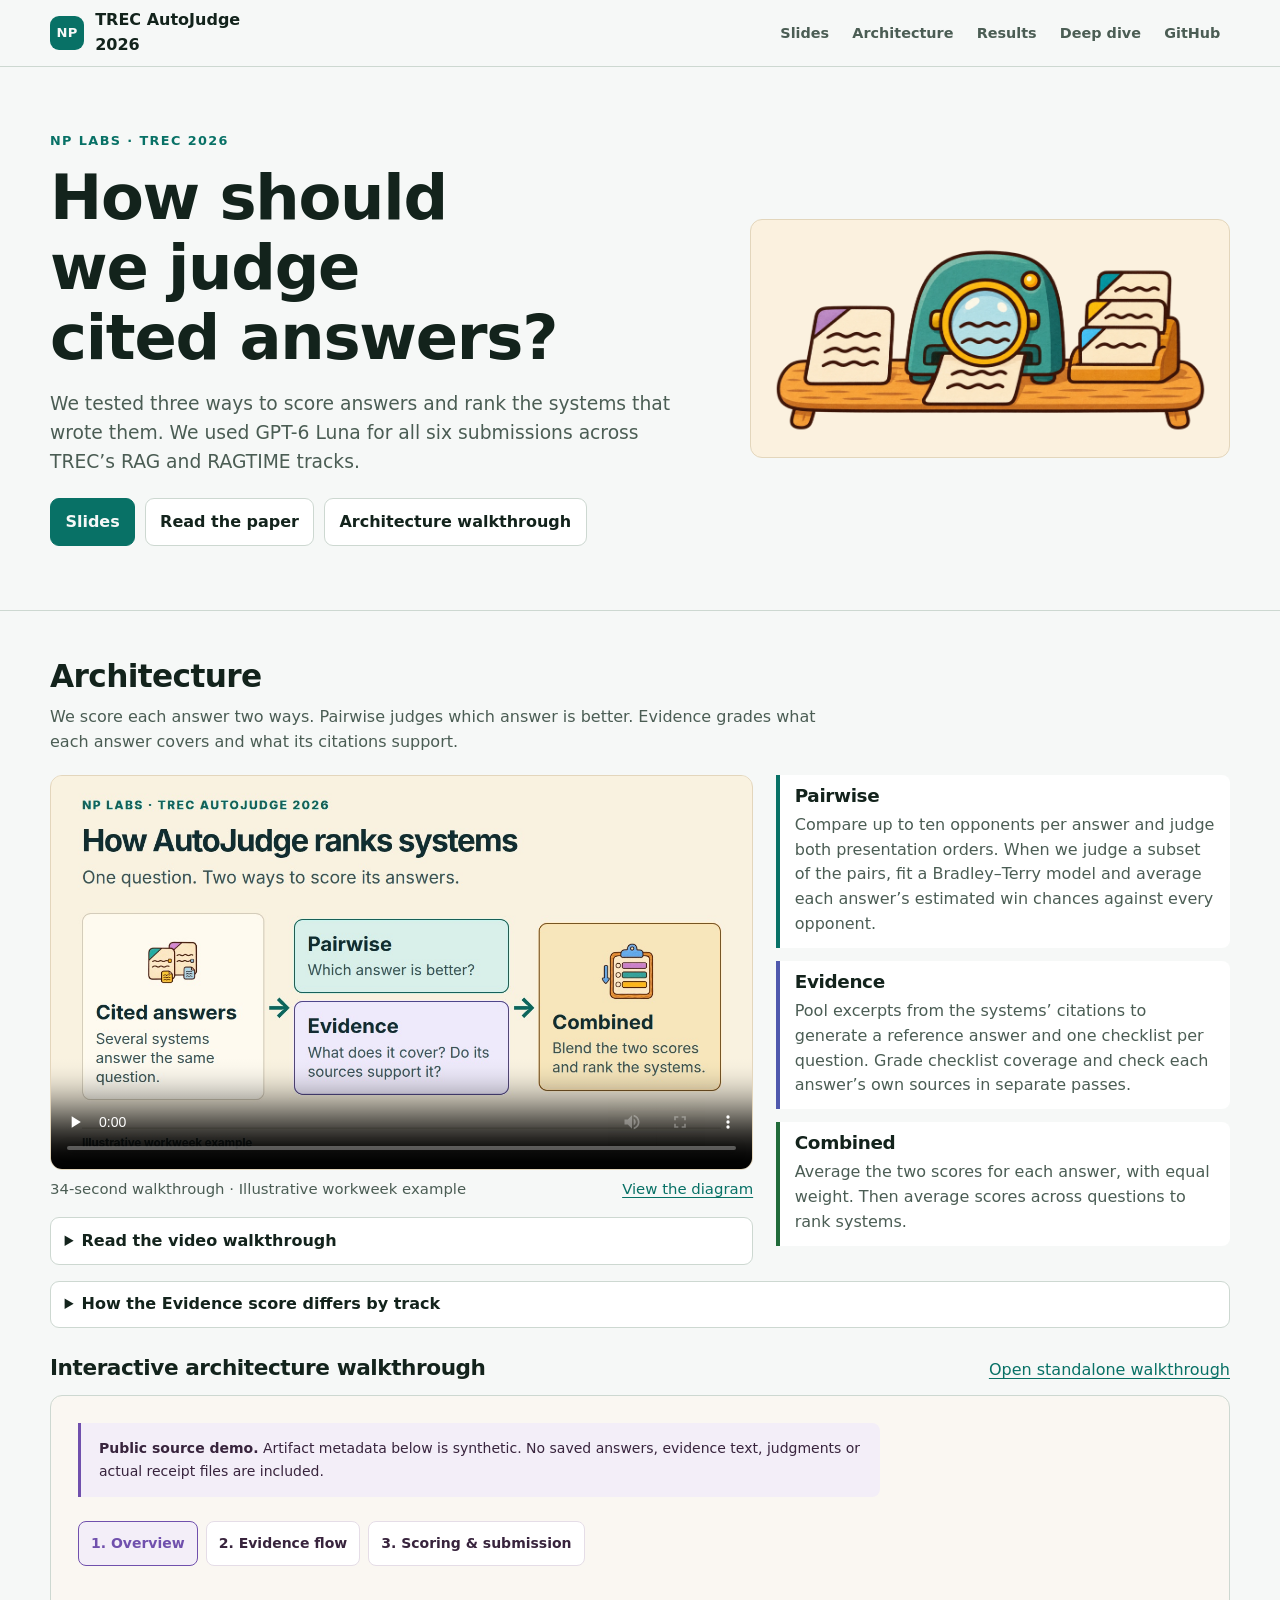
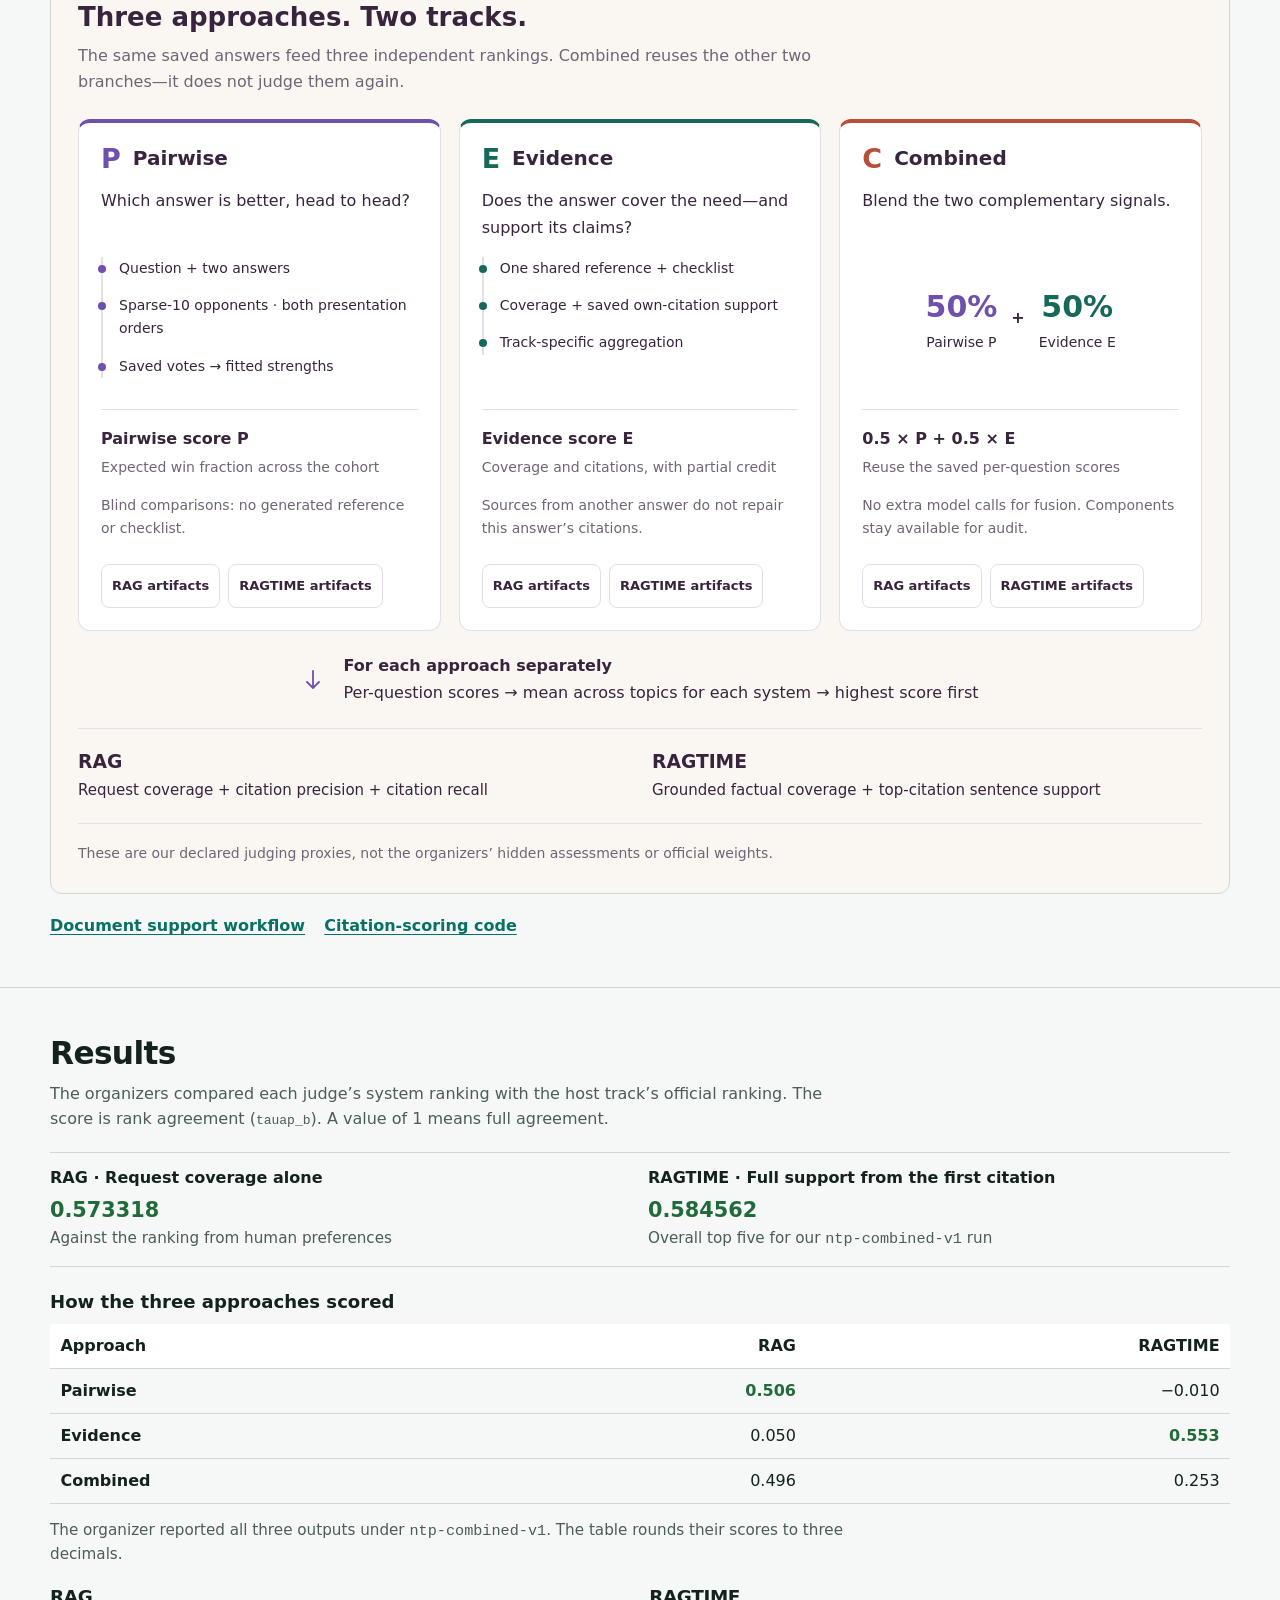
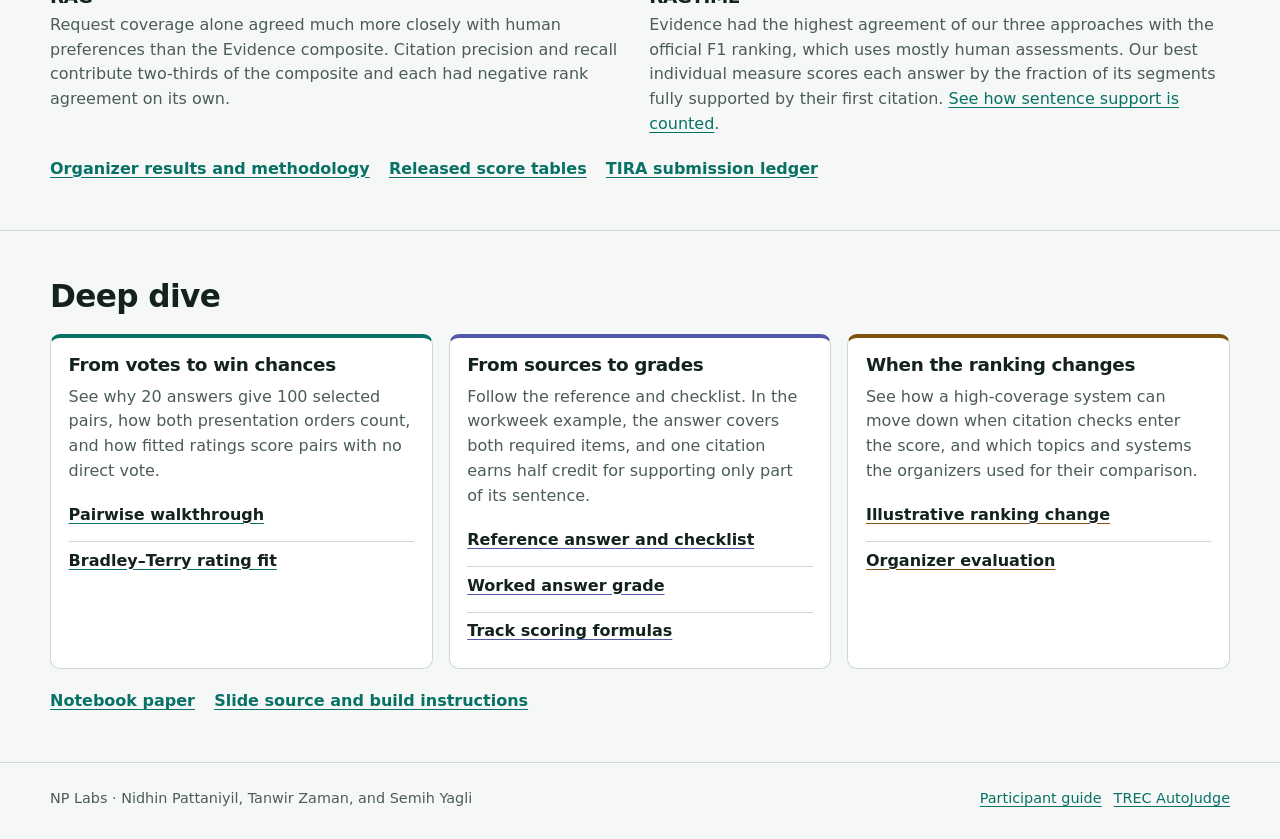
==== commit f1064c95: "Embed the architecture walkthrough on the project site" ====
--- a/index.html
+++ b/index.html
@@ -35,6 +35,7 @@
           <div class="actions">
             <a class="button primary" href="docs/paper/slides/talk.html">Slides</a>
             <a class="button" href="docs/paper/autojudge2026.pdf">Read the paper</a>
+            <a class="button" href="#architecture-walkthrough">Architecture walkthrough</a>
           </div>
         </div>
         <img class="hero-art" src="docs/paper/slides/art/autojudge-cover.webp"
@@ -90,8 +91,15 @@
             <div><dt>RAGTIME</dt><dd>Average grounded factual coverage and partial-credit support from each segment’s first citation.</dd></div>
           </dl>
         </details>
+        <section class="architecture-walkthrough" id="architecture-walkthrough" aria-labelledby="walkthrough-title">
+          <div class="walkthrough-heading">
+            <h3 id="walkthrough-title">Interactive architecture walkthrough</h3>
+            <a href="docs/submission-architecture.html">Open standalone walkthrough</a>
+          </div>
+          <iframe class="walkthrough-frame" src="docs/submission-architecture.html?embed=1"
+                  title="AutoJudge architecture and example submissions" loading="lazy"></iframe>
+        </section>
         <ul class="section-links">
-          <li><a href="docs/submission-architecture.html">Interactive architecture</a></li>
           <li><a href="https://github.com/npatta01/trec-auto-judge-2026/blob/main/docs/document-pipeline.md">Document support workflow</a></li>
           <li><a href="https://github.com/npatta01/trec-auto-judge-2026/tree/main/judges/generic">Citation-scoring code</a></li>
         </ul>
--- a/docs/assets/project-site.css
+++ b/docs/assets/project-site.css
@@ -301,6 +301,28 @@
 .section-details li + li { margin-top: .55rem; }
 .section-details .track-details { margin: 0; padding: 0 .85rem .85rem; }
 
+.architecture-walkthrough { margin-top: 1.75rem; }
+
+.walkthrough-heading {
+  display: flex;
+  flex-wrap: wrap;
+  align-items: baseline;
+  justify-content: space-between;
+  gap: .5rem 1rem;
+  margin-bottom: .75rem;
+}
+.walkthrough-heading h3 { font-size: 1.35rem; }
+
+.walkthrough-frame {
+  display: block;
+  width: 100%;
+  height: 44rem;
+  border: 0;
+  border-radius: 12px;
+  outline: 1px solid var(--line);
+  outline-offset: -1px;
+}
+
 .track-details {
   display: grid;
   grid-template-columns: repeat(2, minmax(0, 1fr));
